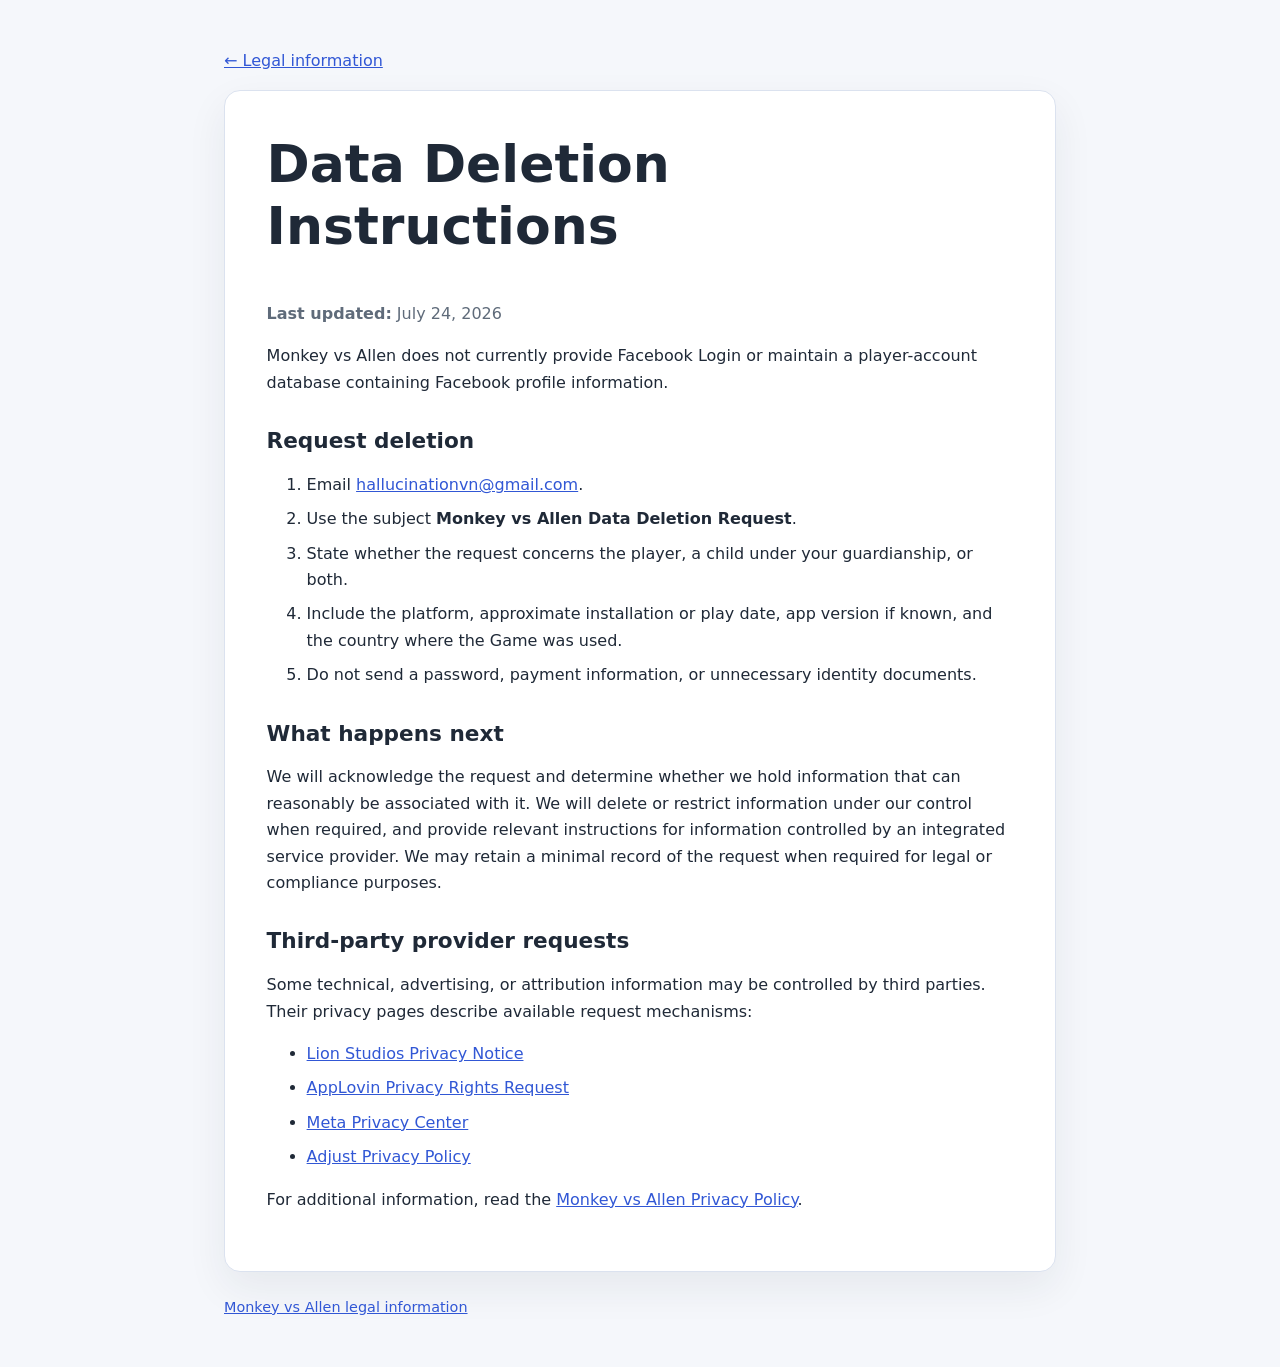
==== data-deletion.html @ 1006fce1 "docs: publish Monkey vs Allen legal pages" ====
<!doctype html>
<html lang="en">
<head>
  <meta charset="utf-8">
  <meta name="viewport" content="width=device-width, initial-scale=1">
  <title>Data Deletion Instructions — Monkey vs Allen</title>
  <meta name="description" content="Instructions for requesting deletion of Monkey vs Allen data.">
  <link rel="stylesheet" href="styles.css">
</head>
<body>
  <main>
    <a class="back" href="index.html">← Legal information</a>
    <article>
      <h1>Data Deletion Instructions</h1>
      <p class="meta"><strong>Last updated:</strong> July 24, 2026</p>

      <p>Monkey vs Allen does not currently provide Facebook Login or maintain a
      player-account database containing Facebook profile information.</p>

      <h2>Request deletion</h2>
      <ol>
        <li>Email <a href="mailto:hallucinationvn@gmail.com?subject=Monkey%20vs%20Allen%20Data%20Deletion%20Request">hallucinationvn@gmail.com</a>.</li>
        <li>Use the subject <strong>Monkey vs Allen Data Deletion Request</strong>.</li>
        <li>State whether the request concerns the player, a child under your guardianship, or both.</li>
        <li>Include the platform, approximate installation or play date, app version if known, and the country where the Game was used.</li>
        <li>Do not send a password, payment information, or unnecessary identity documents.</li>
      </ol>

      <h2>What happens next</h2>
      <p>We will acknowledge the request and determine whether we hold information that can
      reasonably be associated with it. We will delete or restrict information under our
      control when required, and provide relevant instructions for information controlled
      by an integrated service provider. We may retain a minimal record of the request when
      required for legal or compliance purposes.</p>

      <h2>Third-party provider requests</h2>
      <p>Some technical, advertising, or attribution information may be controlled by third
      parties. Their privacy pages describe available request mechanisms:</p>
      <ul>
        <li><a href="https://lionstudios.cc/privacy/">Lion Studios Privacy Notice</a></li>
        <li><a href="https://www.applovin.com/en/privacy-data-request">AppLovin Privacy Rights Request</a></li>
        <li><a href="https://www.facebook.com/privacy/center/">Meta Privacy Center</a></li>
        <li><a href="https://www.adjust.com/terms/privacy-policy/">Adjust Privacy Policy</a></li>
      </ul>

      <p>For additional information, read the <a href="privacy.html">Monkey vs Allen Privacy Policy</a>.</p>
    </article>
    <footer><a href="index.html">Monkey vs Allen legal information</a></footer>
  </main>
</body>
</html>
---- styles.css ----
:root {
  color-scheme: light;
  --background: #f5f7fb;
  --surface: #ffffff;
  --text: #1f2937;
  --muted: #5f6b7a;
  --accent: #3157d5;
  --accent-dark: #203fa8;
  --border: #dbe2ef;
}

* {
  box-sizing: border-box;
}

body {
  margin: 0;
  background: var(--background);
  color: var(--text);
  font-family: system-ui, -apple-system, BlinkMacSystemFont, "Segoe UI", sans-serif;
  font-size: 1rem;
  line-height: 1.65;
}

main {
  width: min(92%, 52rem);
  margin: 0 auto;
  padding: 3rem 0;
}

header,
article {
  background: var(--surface);
  border: 0.0625rem solid var(--border);
  border-radius: 1rem;
  padding: clamp(1.5rem, 5%, 3rem);
  box-shadow: 0 1rem 2.5rem rgba(31, 41, 55, 0.07);
}

h1,
h2 {
  line-height: 1.2;
}

h1 {
  margin-top: 0;
  font-size: clamp(2rem, 6vw, 3.25rem);
}

h2 {
  margin-top: 2rem;
  font-size: 1.35rem;
}

a {
  color: var(--accent);
}

a:hover,
a:focus-visible {
  color: var(--accent-dark);
}

.eyebrow {
  color: var(--accent);
  font-weight: 700;
  letter-spacing: 0.08em;
  text-transform: uppercase;
}

.lede,
.meta {
  color: var(--muted);
}

nav {
  display: grid;
  gap: 1rem;
  margin-top: 1.25rem;
}

.card {
  display: block;
  background: var(--surface);
  border: 0.0625rem solid var(--border);
  border-radius: 0.8rem;
  padding: 1.25rem;
  color: var(--text);
  text-decoration: none;
}

.card:hover,
.card:focus-visible {
  border-color: var(--accent);
  color: var(--text);
}

.card h2 {
  margin: 0 0 0.35rem;
}

.card p {
  margin: 0;
  color: var(--muted);
}

.back {
  display: inline-block;
  margin-bottom: 1rem;
}

li + li {
  margin-top: 0.5rem;
}

footer {
  margin-top: 1.5rem;
  color: var(--muted);
  font-size: 0.9rem;
}

footer p {
  margin: 0.2rem 0;
}
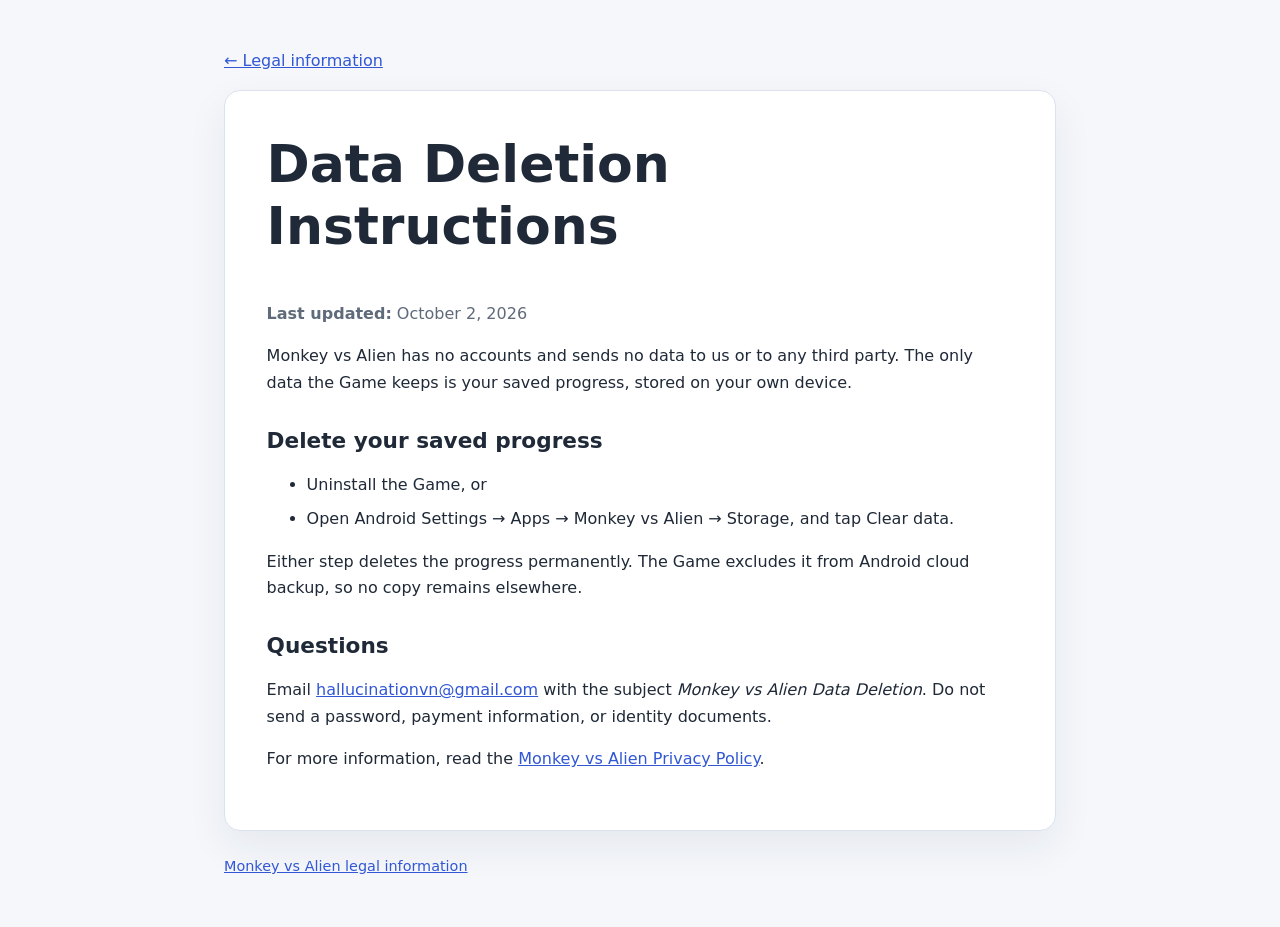
==== commit 82b28d07: "docs: describe the Godot build, which collects no data, and rename to Monkey vs Alien Co-Authored-By" ====
--- a/data-deletion.html
+++ b/data-deletion.html
@@ -3,8 +3,8 @@
 <head>
   <meta charset="utf-8">
   <meta name="viewport" content="width=device-width, initial-scale=1">
-  <title>Data Deletion Instructions — Monkey vs Allen</title>
-  <meta name="description" content="Instructions for requesting deletion of Monkey vs Allen data.">
+  <title>Data Deletion Instructions — Monkey vs Alien</title>
+  <meta name="description" content="Instructions for deleting Monkey vs Alien data.">
   <link rel="stylesheet" href="styles.css">
 </head>
 <body>
@@ -12,40 +12,27 @@
     <a class="back" href="index.html">← Legal information</a>
     <article>
       <h1>Data Deletion Instructions</h1>
-      <p class="meta"><strong>Last updated:</strong> July 24, 2026</p>
+      <p class="meta"><strong>Last updated:</strong> October 2, 2026</p>
 
-      <p>Monkey vs Allen does not currently provide Facebook Login or maintain a
-      player-account database containing Facebook profile information.</p>
+      <p>Monkey vs Alien has no accounts and sends no data to us or to any third party. The only
+      data the Game keeps is your saved progress, stored on your own device.</p>
 
-      <h2>Request deletion</h2>
-      <ol>
-        <li>Email <a href="mailto:hallucinationvn@gmail.com?subject=Monkey%20vs%20Allen%20Data%20Deletion%20Request">hallucinationvn@gmail.com</a>.</li>
-        <li>Use the subject <strong>Monkey vs Allen Data Deletion Request</strong>.</li>
-        <li>State whether the request concerns the player, a child under your guardianship, or both.</li>
-        <li>Include the platform, approximate installation or play date, app version if known, and the country where the Game was used.</li>
-        <li>Do not send a password, payment information, or unnecessary identity documents.</li>
-      </ol>
+      <h2>Delete your saved progress</h2>
+      <ul>
+        <li>Uninstall the Game, or</li>
+        <li>Open Android Settings → Apps → Monkey vs Alien → Storage, and tap Clear data.</li>
+      </ul>
+      <p>Either step deletes the progress permanently. The Game excludes it from Android cloud
+      backup, so no copy remains elsewhere.</p>
 
-      <h2>What happens next</h2>
-      <p>We will acknowledge the request and determine whether we hold information that can
-      reasonably be associated with it. We will delete or restrict information under our
-      control when required, and provide relevant instructions for information controlled
-      by an integrated service provider. We may retain a minimal record of the request when
-      required for legal or compliance purposes.</p>
+      <h2>Questions</h2>
+      <p>Email <a href="mailto:hallucinationvn@gmail.com">hallucinationvn@gmail.com</a> with the
+      subject <em>Monkey vs Alien Data Deletion</em>. Do not send a password, payment
+      information, or identity documents.</p>
 
-      <h2>Third-party provider requests</h2>
-      <p>Some technical, advertising, or attribution information may be controlled by third
-      parties. Their privacy pages describe available request mechanisms:</p>
-      <ul>
-        <li><a href="https://lionstudios.cc/privacy/">Lion Studios Privacy Notice</a></li>
-        <li><a href="https://www.applovin.com/en/privacy-data-request">AppLovin Privacy Rights Request</a></li>
-        <li><a href="https://www.facebook.com/privacy/center/">Meta Privacy Center</a></li>
-        <li><a href="https://www.adjust.com/terms/privacy-policy/">Adjust Privacy Policy</a></li>
-      </ul>
-
-      <p>For additional information, read the <a href="privacy.html">Monkey vs Allen Privacy Policy</a>.</p>
+      <p>For more information, read the <a href="privacy.html">Monkey vs Alien Privacy Policy</a>.</p>
     </article>
-    <footer><a href="index.html">Monkey vs Allen legal information</a></footer>
+    <footer><a href="index.html">Monkey vs Alien legal information</a></footer>
   </main>
 </body>
 </html>
